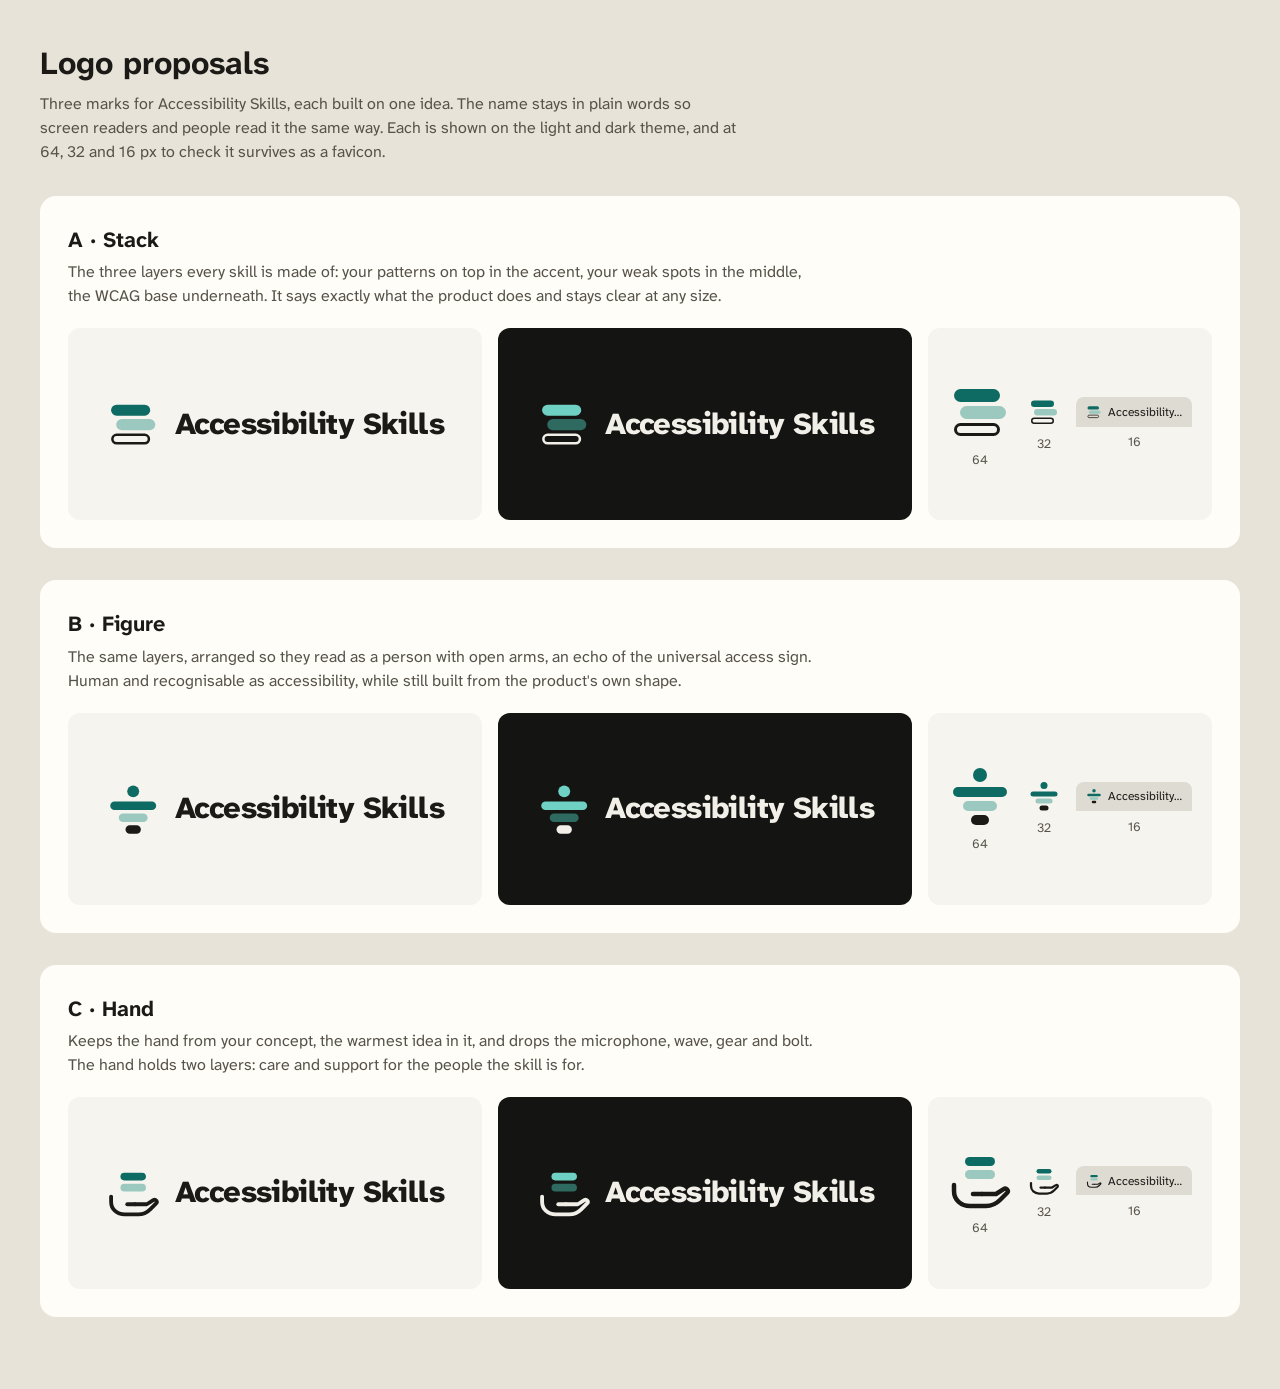
==== brand/logos.html @ 3bcac5e8 "Add three logo proposals" ====
<!doctype html>
<html lang="en">
<head>
	<meta charset="utf-8">
	<meta name="viewport" content="width=device-width, initial-scale=1">
	<title>Logo proposals · Accessibility Skills</title>
	<link rel="stylesheet" href="https://fonts.googleapis.com/css2?family=Atkinson+Hyperlegible+Next:wght@400;700;800&amp;display=swap">
	<style>
		:root { --font: "Atkinson Hyperlegible Next", system-ui, sans-serif; }
		body { margin: 0; padding: 2.5rem; background: #e7e3d8; color: #1b1a17; font: 1rem/1.5 var(--font); }
		h1 { margin: 0 0 0.25rem; font-size: 2rem; }
		.intro { max-width: 70ch; margin: 0 0 2rem; color: #57534a; }
		.proposal { margin: 0 0 2rem; padding: 1.75rem; border-radius: 16px; background: #fffdf8; }
		.proposal h2 { margin: 0 0 0.25rem; font-size: 1.35rem; }
		.proposal > p { max-width: 75ch; margin: 0 0 1.25rem; color: #57534a; }
		.row { display: grid; grid-template-columns: 1fr 1fr auto; gap: 1rem; align-items: stretch; }
		.tile { display: flex; align-items: center; justify-content: center; min-height: 9rem; padding: 1.5rem; border-radius: 12px; }
		.light { background: #f6f4ee; --a: #0d6b63; --b: #9cc9bf; --ink: #1b1a17; color: #1b1a17; }
		.dark { background: #141412; --a: #6fd1c3; --b: #2f6a61; --ink: #f1efe8; color: #f1efe8; }
		.lockup { display: inline-flex; gap: 0.9rem; align-items: center; font-size: 1.9rem; font-weight: 800; letter-spacing: -0.02em; }
		.lockup svg { width: 3.4rem; height: 3.4rem; }
		.sizes { display: flex; gap: 1rem; align-items: center; padding: 1rem 1.25rem; border-radius: 12px; background: #f6f4ee; --a: #0d6b63; --b: #9cc9bf; --ink: #1b1a17; }
		.sizes figure { display: grid; gap: 0.35rem; justify-items: center; margin: 0; font-size: 0.8rem; color: #57534a; }
		.tab { display: flex; gap: 0.4rem; align-items: center; padding: 0.35rem 0.6rem; border-radius: 8px 8px 0 0; background: #dedbd2; font-size: 0.75rem; color: #1b1a17; }
		.s64 { width: 64px; height: 64px; } .s32 { width: 32px; height: 32px; } .s16 { width: 16px; height: 16px; }
		@media (max-width: 900px) { .row { grid-template-columns: 1fr; } }
	</style>
</head>
<body>
	<svg width="0" height="0" style="position:absolute" aria-hidden="true" focusable="false">
		<!-- A. Stack: the three layers of every skill, the top one in the accent. -->
		<symbol id="stack" viewBox="0 0 64 64">
			<rect x="6" y="9" width="46" height="13" rx="6.5" fill="var(--a)"/>
			<rect x="12" y="26" width="46" height="13" rx="6.5" fill="var(--b)"/>
			<rect x="7.5" y="44.5" width="43" height="10" rx="5" fill="none" stroke="var(--ink)" stroke-width="3"/>
		</symbol>

		<!-- B. Figure: the layers read as a person with open arms, the universal access sign. -->
		<symbol id="figure" viewBox="0 0 64 64">
			<circle cx="32" cy="11" r="7" fill="var(--a)"/>
			<rect x="5" y="23" width="54" height="10" rx="5" fill="var(--a)"/>
			<rect x="15" y="37" width="34" height="10" rx="5" fill="var(--b)"/>
			<rect x="23" y="51" width="18" height="10" rx="5" fill="var(--ink)"/>
		</symbol>

		<!-- C. Hand: an open hand holding the layers; care and support, one gesture. -->
		<symbol id="hand" viewBox="0 0 64 64">
			<rect x="17" y="8" width="30" height="9" rx="4.5" fill="var(--a)"/>
			<rect x="17" y="21" width="30" height="9" rx="4.5" fill="var(--b)"/>
			<path d="M6 36v6c0 9 7 15 16 15h16c6 0 10-2 14-6l7-7c2.2-2.2-.8-5.6-3.4-3.8L48 45H34" fill="none" stroke="var(--ink)" stroke-width="4.5" stroke-linecap="round" stroke-linejoin="round"/>
			<path d="M34 45h-9" fill="none" stroke="var(--ink)" stroke-width="4.5" stroke-linecap="round"/>
		</symbol>
	</svg>

	<h1>Logo proposals</h1>
	<p class="intro">Three marks for Accessibility Skills, each built on one idea. The name stays in plain words so screen readers and people read it the same way. Each is shown on the light and dark theme, and at 64, 32 and 16 px to check it survives as a favicon.</p>

	<section class="proposal" aria-labelledby="a-title">
		<h2 id="a-title">A · Stack</h2>
		<p>The three layers every skill is made of: your patterns on top in the accent, your weak spots in the middle, the WCAG base underneath. It says exactly what the product does and stays clear at any size.</p>
		<div class="row">
			<div class="tile light"><span class="lockup"><svg aria-hidden="true"><use href="#stack"/></svg>Accessibility Skills</span></div>
			<div class="tile dark"><span class="lockup"><svg aria-hidden="true"><use href="#stack"/></svg>Accessibility Skills</span></div>
			<div class="sizes">
				<figure><svg class="s64" aria-hidden="true"><use href="#stack"/></svg>64</figure>
				<figure><svg class="s32" aria-hidden="true"><use href="#stack"/></svg>32</figure>
				<figure><span class="tab"><svg class="s16" aria-hidden="true"><use href="#stack"/></svg>Accessibility…</span>16</figure>
			</div>
		</div>
	</section>

	<section class="proposal" aria-labelledby="b-title">
		<h2 id="b-title">B · Figure</h2>
		<p>The same layers, arranged so they read as a person with open arms, an echo of the universal access sign. Human and recognisable as accessibility, while still built from the product's own shape.</p>
		<div class="row">
			<div class="tile light"><span class="lockup"><svg aria-hidden="true"><use href="#figure"/></svg>Accessibility Skills</span></div>
			<div class="tile dark"><span class="lockup"><svg aria-hidden="true"><use href="#figure"/></svg>Accessibility Skills</span></div>
			<div class="sizes">
				<figure><svg class="s64" aria-hidden="true"><use href="#figure"/></svg>64</figure>
				<figure><svg class="s32" aria-hidden="true"><use href="#figure"/></svg>32</figure>
				<figure><span class="tab"><svg class="s16" aria-hidden="true"><use href="#figure"/></svg>Accessibility…</span>16</figure>
			</div>
		</div>
	</section>

	<section class="proposal" aria-labelledby="c-title">
		<h2 id="c-title">C · Hand</h2>
		<p>Keeps the hand from your concept, the warmest idea in it, and drops the microphone, wave, gear and bolt. The hand holds two layers: care and support for the people the skill is for.</p>
		<div class="row">
			<div class="tile light"><span class="lockup"><svg aria-hidden="true"><use href="#hand"/></svg>Accessibility Skills</span></div>
			<div class="tile dark"><span class="lockup"><svg aria-hidden="true"><use href="#hand"/></svg>Accessibility Skills</span></div>
			<div class="sizes">
				<figure><svg class="s64" aria-hidden="true"><use href="#hand"/></svg>64</figure>
				<figure><svg class="s32" aria-hidden="true"><use href="#hand"/></svg>32</figure>
				<figure><span class="tab"><svg class="s16" aria-hidden="true"><use href="#hand"/></svg>Accessibility…</span>16</figure>
			</div>
		</div>
	</section>
</body>
</html>
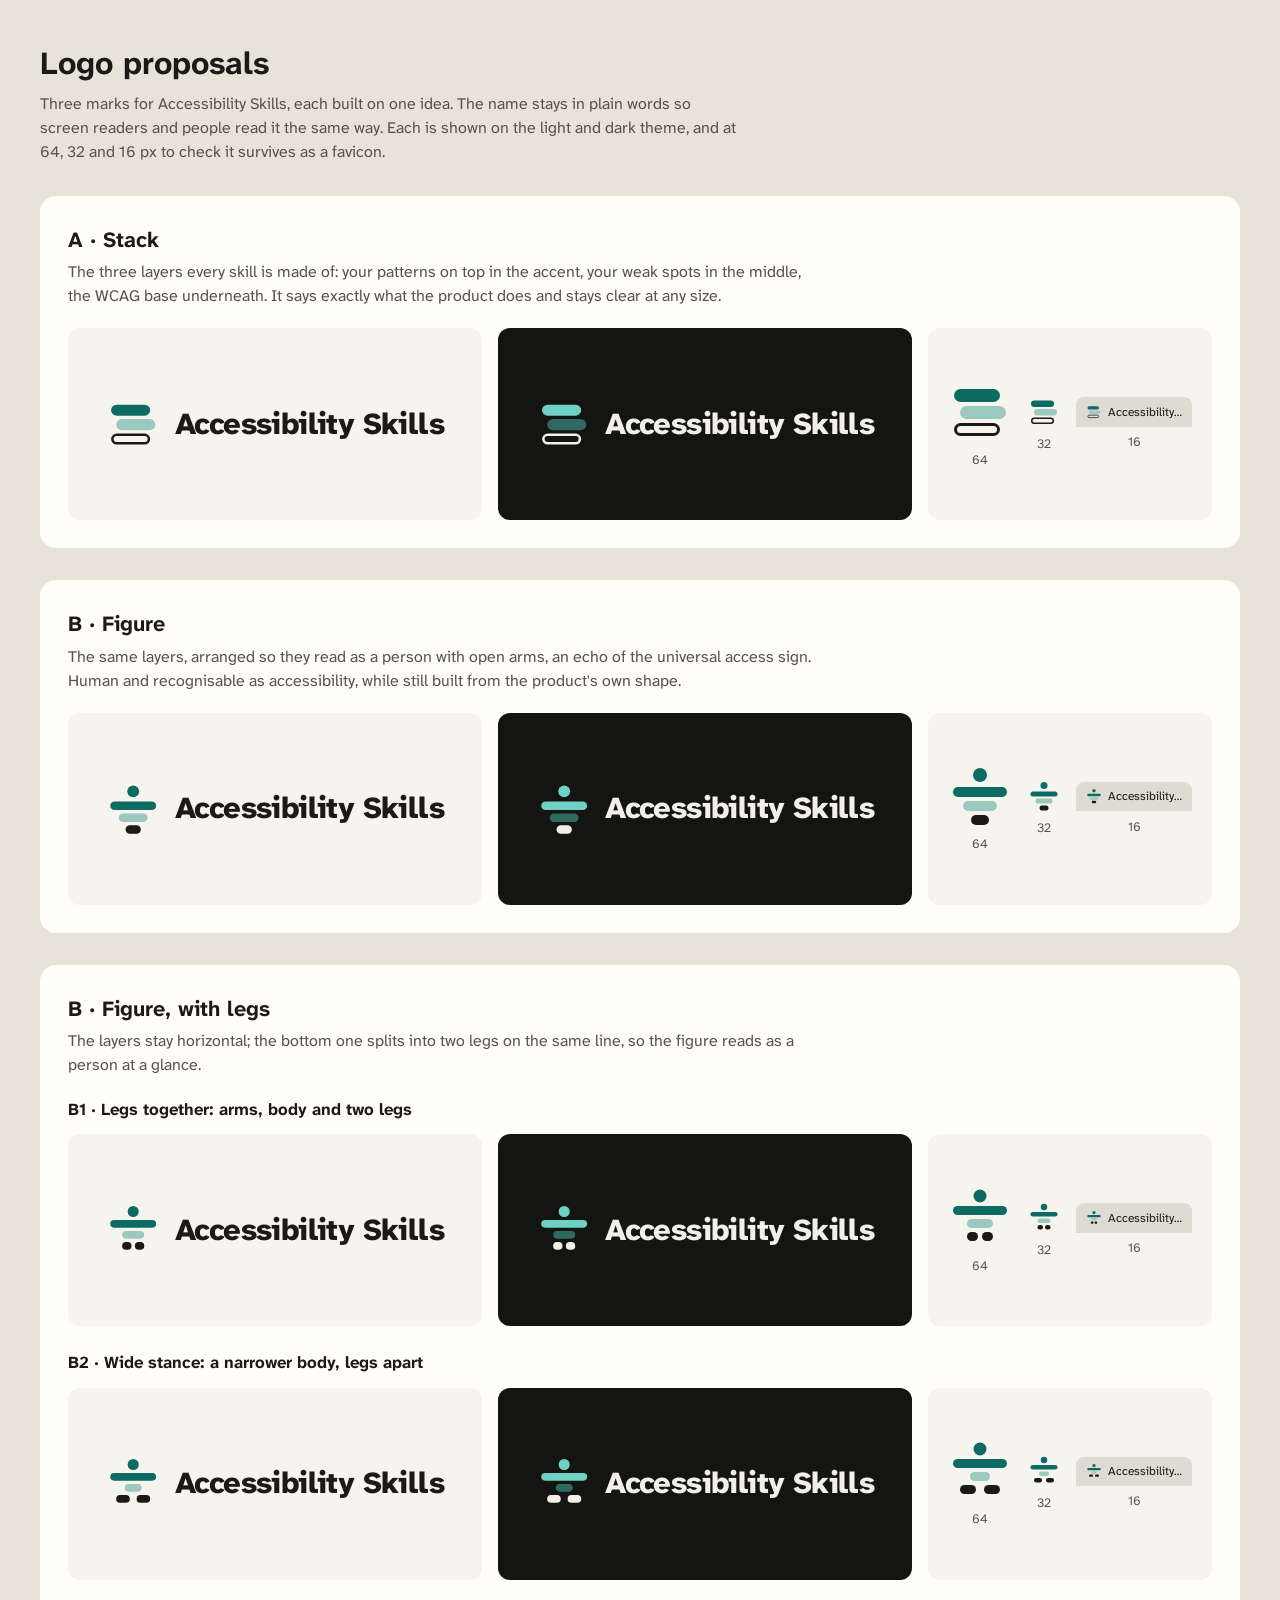
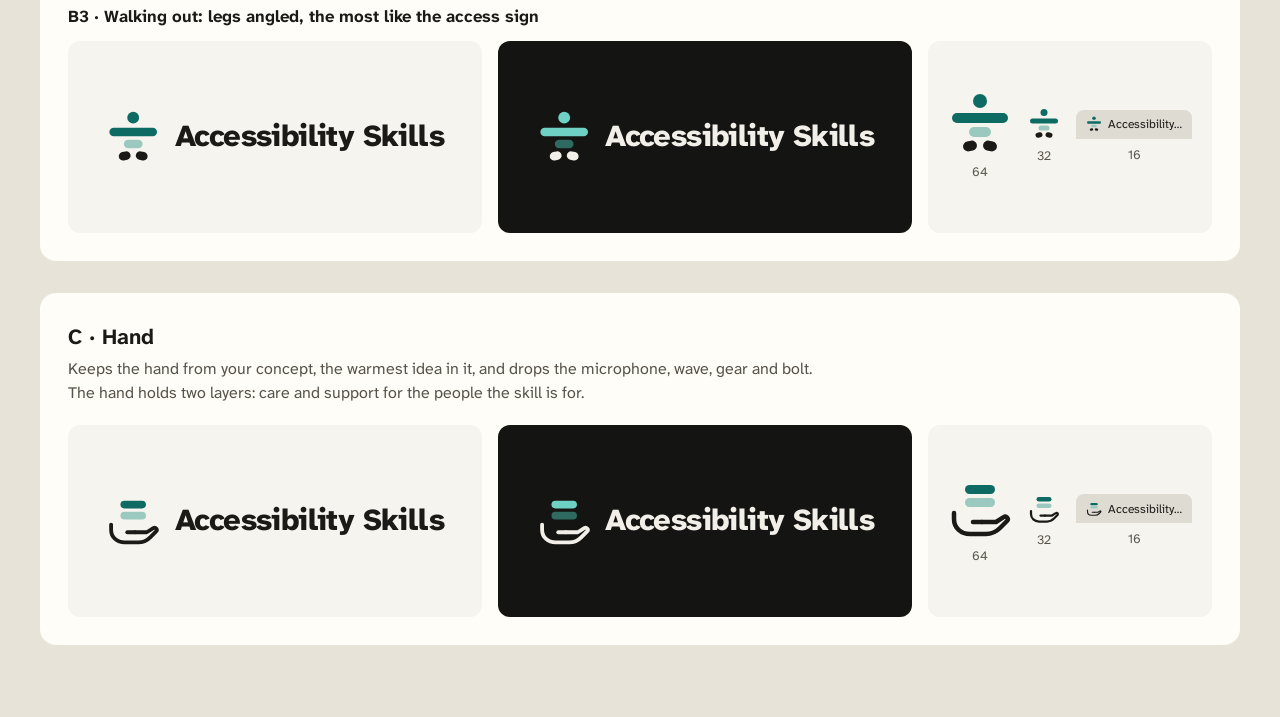
==== commit a2423268: "Add three iterations of the figure logo with legs" ====
--- a/brand/logos.html
+++ b/brand/logos.html
@@ -23,6 +23,8 @@
 		.sizes figure { display: grid; gap: 0.35rem; justify-items: center; margin: 0; font-size: 0.8rem; color: #57534a; }
 		.tab { display: flex; gap: 0.4rem; align-items: center; padding: 0.35rem 0.6rem; border-radius: 8px 8px 0 0; background: #dedbd2; font-size: 0.75rem; color: #1b1a17; }
 		.s64 { width: 64px; height: 64px; } .s32 { width: 32px; height: 32px; } .s16 { width: 16px; height: 16px; }
+		.variant + .variant { margin-top: 1.5rem; }
+		.variant h3 { margin: 0 0 0.75rem; font-size: 1.05rem; }
 		@media (max-width: 900px) { .row { grid-template-columns: 1fr; } }
 	</style>
 </head>
@@ -41,6 +43,29 @@
 			<rect x="5" y="23" width="54" height="10" rx="5" fill="var(--a)"/>
 			<rect x="15" y="37" width="34" height="10" rx="5" fill="var(--b)"/>
 			<rect x="23" y="51" width="18" height="10" rx="5" fill="var(--ink)"/>
+		</symbol>
+
+		<!-- B iterations: legs as two bars on the same line. -->
+		<symbol id="figure1" viewBox="0 0 64 64">
+			<circle cx="32" cy="10" r="6.5" fill="var(--a)"/>
+			<rect x="5" y="20" width="54" height="9" rx="4.5" fill="var(--a)"/>
+			<rect x="19" y="33" width="26" height="9" rx="4.5" fill="var(--b)"/>
+			<rect x="19" y="46" width="11" height="9" rx="4.5" fill="var(--ink)"/>
+			<rect x="34" y="46" width="11" height="9" rx="4.5" fill="var(--ink)"/>
+		</symbol>
+		<symbol id="figure2" viewBox="0 0 64 64">
+			<circle cx="32" cy="10" r="6.5" fill="var(--a)"/>
+			<rect x="5" y="20" width="54" height="9" rx="4.5" fill="var(--a)"/>
+			<rect x="22" y="33" width="20" height="9" rx="4.5" fill="var(--b)"/>
+			<rect x="12" y="46" width="16" height="9" rx="4.5" fill="var(--ink)"/>
+			<rect x="36" y="46" width="16" height="9" rx="4.5" fill="var(--ink)"/>
+		</symbol>
+		<symbol id="figure3" viewBox="0 0 64 64">
+			<circle cx="32" cy="9" r="7" fill="var(--a)"/>
+			<rect x="4" y="21" width="56" height="10" rx="5" fill="var(--a)"/>
+			<rect x="21" y="35" width="22" height="10" rx="5" fill="var(--b)"/>
+			<rect x="15" y="49" width="14" height="10" rx="5" fill="var(--ink)" transform="rotate(-12 22 54)"/>
+			<rect x="35" y="49" width="14" height="10" rx="5" fill="var(--ink)" transform="rotate(12 42 54)"/>
 		</symbol>
 
 		<!-- C. Hand: an open hand holding the layers; care and support, one gesture. -->
@@ -83,6 +108,47 @@
 		</div>
 	</section>
 
+	<section class="proposal" aria-labelledby="b2-title">
+		<h2 id="b2-title">B · Figure, with legs</h2>
+		<p>The layers stay horizontal; the bottom one splits into two legs on the same line, so the figure reads as a person at a glance.</p>
+			<div class="variant">
+				<h3>B1 · Legs together: arms, body and two legs</h3>
+				<div class="row">
+					<div class="tile light"><span class="lockup"><svg aria-hidden="true"><use href="#figure1"/></svg>Accessibility Skills</span></div>
+					<div class="tile dark"><span class="lockup"><svg aria-hidden="true"><use href="#figure1"/></svg>Accessibility Skills</span></div>
+					<div class="sizes">
+						<figure><svg class="s64" aria-hidden="true"><use href="#figure1"/></svg>64</figure>
+						<figure><svg class="s32" aria-hidden="true"><use href="#figure1"/></svg>32</figure>
+						<figure><span class="tab"><svg class="s16" aria-hidden="true"><use href="#figure1"/></svg>Accessibility…</span>16</figure>
+					</div>
+				</div>
+			</div>
+			<div class="variant">
+				<h3>B2 · Wide stance: a narrower body, legs apart</h3>
+				<div class="row">
+					<div class="tile light"><span class="lockup"><svg aria-hidden="true"><use href="#figure2"/></svg>Accessibility Skills</span></div>
+					<div class="tile dark"><span class="lockup"><svg aria-hidden="true"><use href="#figure2"/></svg>Accessibility Skills</span></div>
+					<div class="sizes">
+						<figure><svg class="s64" aria-hidden="true"><use href="#figure2"/></svg>64</figure>
+						<figure><svg class="s32" aria-hidden="true"><use href="#figure2"/></svg>32</figure>
+						<figure><span class="tab"><svg class="s16" aria-hidden="true"><use href="#figure2"/></svg>Accessibility…</span>16</figure>
+					</div>
+				</div>
+			</div>
+			<div class="variant">
+				<h3>B3 · Walking out: legs angled, the most like the access sign</h3>
+				<div class="row">
+					<div class="tile light"><span class="lockup"><svg aria-hidden="true"><use href="#figure3"/></svg>Accessibility Skills</span></div>
+					<div class="tile dark"><span class="lockup"><svg aria-hidden="true"><use href="#figure3"/></svg>Accessibility Skills</span></div>
+					<div class="sizes">
+						<figure><svg class="s64" aria-hidden="true"><use href="#figure3"/></svg>64</figure>
+						<figure><svg class="s32" aria-hidden="true"><use href="#figure3"/></svg>32</figure>
+						<figure><span class="tab"><svg class="s16" aria-hidden="true"><use href="#figure3"/></svg>Accessibility…</span>16</figure>
+					</div>
+				</div>
+			</div>
+	</section>
+
 	<section class="proposal" aria-labelledby="c-title">
 		<h2 id="c-title">C · Hand</h2>
 		<p>Keeps the hand from your concept, the warmest idea in it, and drops the microphone, wave, gear and bolt. The hand holds two layers: care and support for the people the skill is for.</p>
